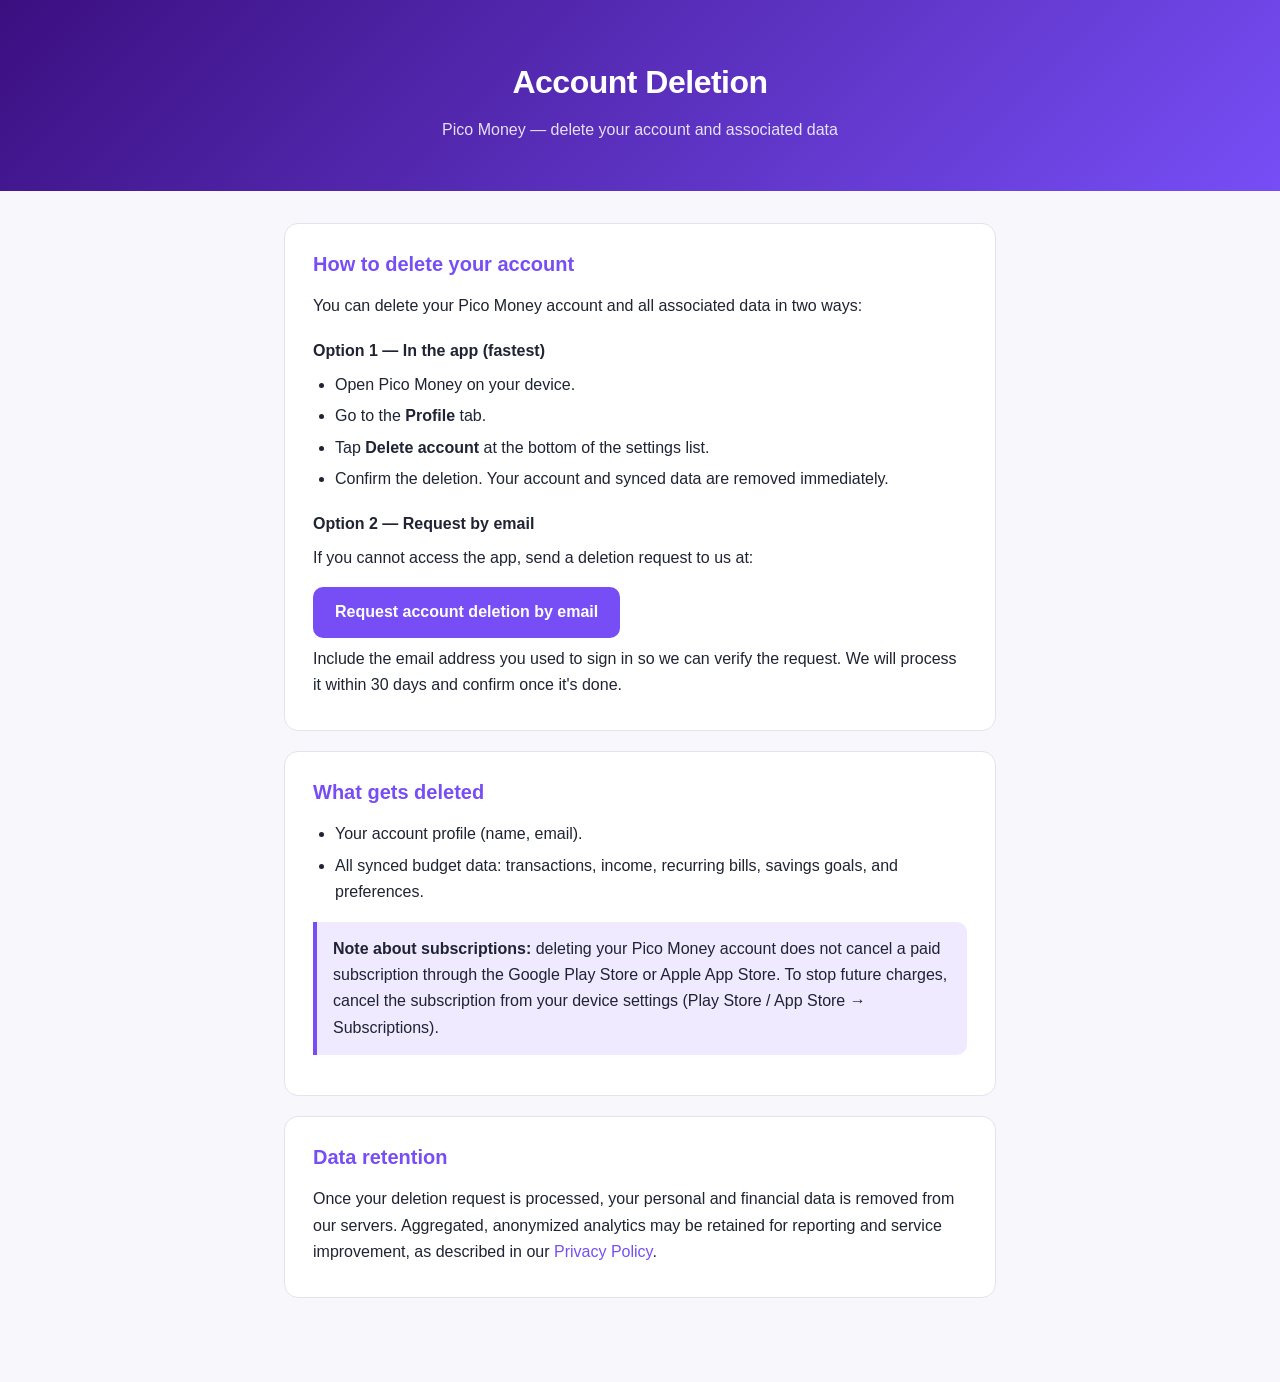
==== pico/account-deletion/index.html @ 7073b1f9 "feat: add account deletion instruction page" ====
<!DOCTYPE html>
<html lang="en">
<head>
<meta charset="UTF-8" />
<meta name="viewport" content="width=device-width, initial-scale=1.0" />
<title>Pico Money — Account Deletion</title>
<meta name="description" content="Request deletion of your Pico Money account and associated data." />
<style>
  :root {
    --bg: #f8f7fc;
    --card: #ffffff;
    --text: #1f2333;
    --muted: #5b5f72;
    --accent: #774EF6;
    --accent-soft: #efeaff;
    --border: #e5e2f0;
    --danger: #e11d48;
  }
  * { box-sizing: border-box; }
  body {
    margin: 0;
    font-family: -apple-system, BlinkMacSystemFont, "Segoe UI", Roboto, Helvetica, Arial, sans-serif;
    background: var(--bg);
    color: var(--text);
    line-height: 1.65;
    -webkit-font-smoothing: antialiased;
  }
  header.hero {
    background: linear-gradient(135deg, #3B0F80 0%, #774EF6 100%);
    color: #ffffff;
    padding: 56px 24px 48px;
    text-align: center;
  }
  header.hero h1 { margin: 0 0 8px; font-size: 32px; letter-spacing: -0.5px; }
  header.hero p { margin: 0; opacity: 0.85; font-size: 16px; }
  main {
    max-width: 760px;
    margin: 0 auto;
    padding: 32px 24px 64px;
  }
  section {
    background: var(--card);
    border: 1px solid var(--border);
    border-radius: 14px;
    padding: 24px 28px;
    margin-bottom: 20px;
  }
  h2 { font-size: 20px; margin: 0 0 12px; color: var(--accent); }
  h3 { font-size: 16px; margin: 18px 0 6px; }
  p { margin: 8px 0; }
  ul { margin: 8px 0; padding-left: 22px; }
  li { margin: 5px 0; }
  .muted { color: var(--muted); font-size: 14px; }
  .highlight {
    background: var(--accent-soft);
    border-left: 4px solid var(--accent);
    border-radius: 0 10px 10px 0;
    padding: 14px 16px;
    margin: 16px 0;
  }
  .btn {
    display: inline-block;
    background: var(--accent);
    color: #ffffff;
    font-weight: 600;
    text-decoration: none;
    padding: 12px 22px;
    border-radius: 10px;
    margin-top: 8px;
  }
  .btn:hover { background: #5f3bd6; }
  a { color: var(--accent); text-decoration: none; }
  a:hover { text-decoration: underline; }
  @media (max-width: 560px) {
    header.hero h1 { font-size: 26px; }
    section { padding: 20px; }
  }
</style>
</head>
<body>

<header class="hero">
  <h1>Account Deletion</h1>
  <p>Pico Money — delete your account and associated data</p>
</header>

<main>

  <section>
    <h2>How to delete your account</h2>
    <p>
      You can delete your Pico Money account and all associated data in two ways:
    </p>

    <h3>Option 1 — In the app (fastest)</h3>
    <ul>
      <li>Open Pico Money on your device.</li>
      <li>Go to the <strong>Profile</strong> tab.</li>
      <li>Tap <strong>Delete account</strong> at the bottom of the settings list.</li>
      <li>Confirm the deletion. Your account and synced data are removed immediately.</li>
    </ul>

    <h3>Option 2 — Request by email</h3>
    <p>If you cannot access the app, send a deletion request to us at:</p>
    <p><a class="btn" href="mailto:jameskulu55@gmail.com?subject=Account%20Deletion%20Request%20-%20Pico%20Money&body=Please%20delete%20my%20Pico%20Money%20account%20and%20all%20associated%20data.%20My%20account%20email%20is%3A%20%5Byour%20account%20email%5D">Request account deletion by email</a></p>
    <p>Include the email address you used to sign in so we can verify the request. We will process it within 30 days and confirm once it's done.</p>
  </section>

  <section>
    <h2>What gets deleted</h2>
    <ul>
      <li>Your account profile (name, email).</li>
      <li>All synced budget data: transactions, income, recurring bills, savings goals, and preferences.</li>
    </ul>
    <div class="highlight">
      <strong>Note about subscriptions:</strong> deleting your Pico Money account does not cancel a
      paid subscription through the Google Play Store or Apple App Store. To stop future charges,
      cancel the subscription from your device settings (Play Store / App Store → Subscriptions).
    </div>
  </section>

  <section>
    <h2>Data retention</h2>
    <p>
      Once your deletion request is processed, your personal and financial data is removed from our
      servers. Aggregated, anonymized analytics may be retained for reporting and service improvement,
      as described in our <a href="/privacy-policy.html">Privacy Policy</a>.
    </p>
  </section>

</main>

</body>
</html>
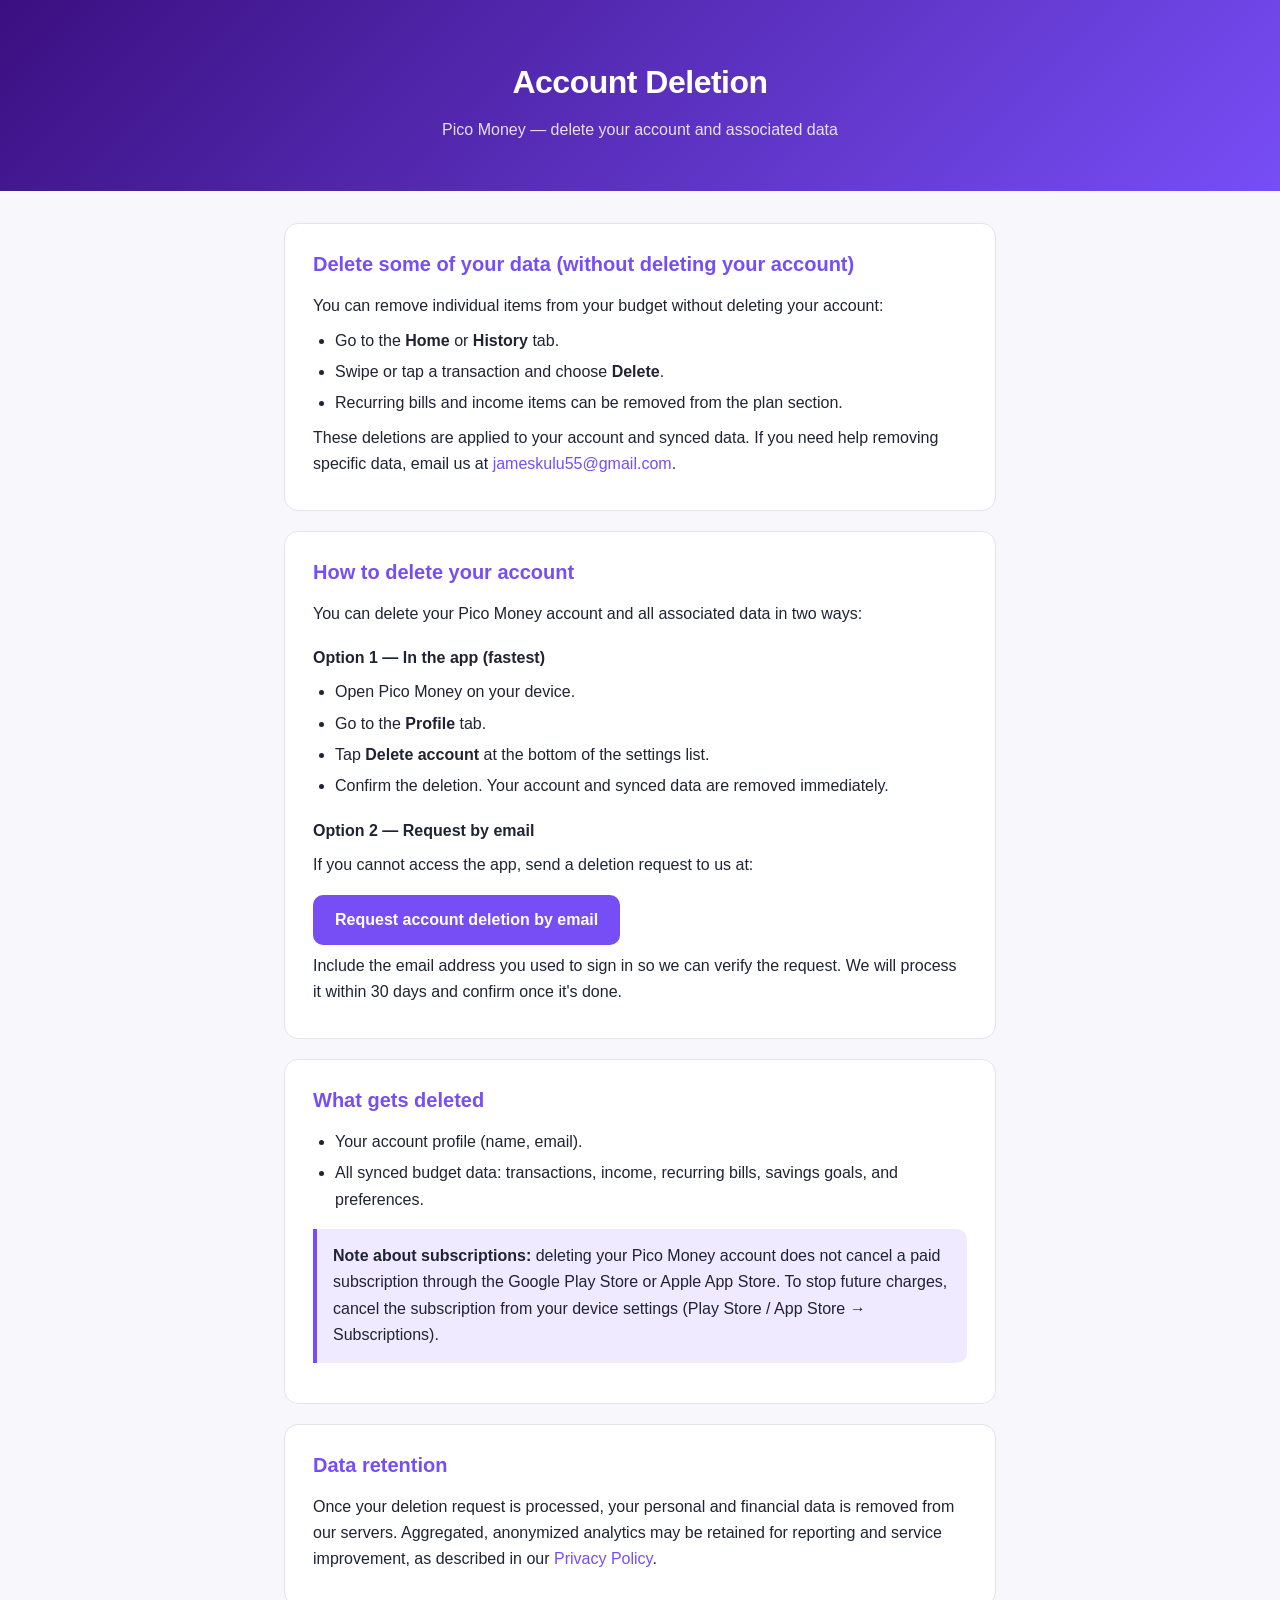
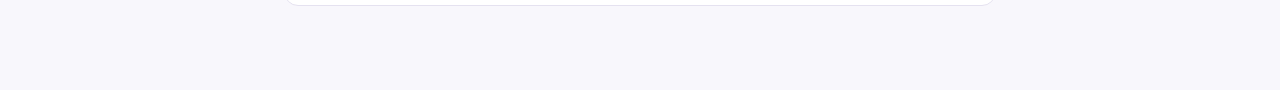
==== commit 36c56e62: "feat: add account deletion information page for Pico Money" ====
--- a/pico/account-deletion/index.html
+++ b/pico/account-deletion/index.html
@@ -1,134 +1,216 @@
 <!DOCTYPE html>
 <html lang="en">
+
 <head>
-<meta charset="UTF-8" />
-<meta name="viewport" content="width=device-width, initial-scale=1.0" />
-<title>Pico Money — Account Deletion</title>
-<meta name="description" content="Request deletion of your Pico Money account and associated data." />
-<style>
-  :root {
-    --bg: #f8f7fc;
-    --card: #ffffff;
-    --text: #1f2333;
-    --muted: #5b5f72;
-    --accent: #774EF6;
-    --accent-soft: #efeaff;
-    --border: #e5e2f0;
-    --danger: #e11d48;
-  }
-  * { box-sizing: border-box; }
-  body {
-    margin: 0;
-    font-family: -apple-system, BlinkMacSystemFont, "Segoe UI", Roboto, Helvetica, Arial, sans-serif;
-    background: var(--bg);
-    color: var(--text);
-    line-height: 1.65;
-    -webkit-font-smoothing: antialiased;
-  }
-  header.hero {
-    background: linear-gradient(135deg, #3B0F80 0%, #774EF6 100%);
-    color: #ffffff;
-    padding: 56px 24px 48px;
-    text-align: center;
-  }
-  header.hero h1 { margin: 0 0 8px; font-size: 32px; letter-spacing: -0.5px; }
-  header.hero p { margin: 0; opacity: 0.85; font-size: 16px; }
-  main {
-    max-width: 760px;
-    margin: 0 auto;
-    padding: 32px 24px 64px;
-  }
-  section {
-    background: var(--card);
-    border: 1px solid var(--border);
-    border-radius: 14px;
-    padding: 24px 28px;
-    margin-bottom: 20px;
-  }
-  h2 { font-size: 20px; margin: 0 0 12px; color: var(--accent); }
-  h3 { font-size: 16px; margin: 18px 0 6px; }
-  p { margin: 8px 0; }
-  ul { margin: 8px 0; padding-left: 22px; }
-  li { margin: 5px 0; }
-  .muted { color: var(--muted); font-size: 14px; }
-  .highlight {
-    background: var(--accent-soft);
-    border-left: 4px solid var(--accent);
-    border-radius: 0 10px 10px 0;
-    padding: 14px 16px;
-    margin: 16px 0;
-  }
-  .btn {
-    display: inline-block;
-    background: var(--accent);
-    color: #ffffff;
-    font-weight: 600;
-    text-decoration: none;
-    padding: 12px 22px;
-    border-radius: 10px;
-    margin-top: 8px;
-  }
-  .btn:hover { background: #5f3bd6; }
-  a { color: var(--accent); text-decoration: none; }
-  a:hover { text-decoration: underline; }
-  @media (max-width: 560px) {
-    header.hero h1 { font-size: 26px; }
-    section { padding: 20px; }
-  }
-</style>
+  <meta charset="UTF-8" />
+  <meta name="viewport" content="width=device-width, initial-scale=1.0" />
+  <title>Pico Money — Account Deletion</title>
+  <meta name="description" content="Request deletion of your Pico Money account and associated data." />
+  <style>
+    :root {
+      --bg: #f8f7fc;
+      --card: #ffffff;
+      --text: #1f2333;
+      --muted: #5b5f72;
+      --accent: #774EF6;
+      --accent-soft: #efeaff;
+      --border: #e5e2f0;
+      --danger: #e11d48;
+    }
+
+    * {
+      box-sizing: border-box;
+    }
+
+    body {
+      margin: 0;
+      font-family: -apple-system, BlinkMacSystemFont, "Segoe UI", Roboto, Helvetica, Arial, sans-serif;
+      background: var(--bg);
+      color: var(--text);
+      line-height: 1.65;
+      -webkit-font-smoothing: antialiased;
+    }
+
+    header.hero {
+      background: linear-gradient(135deg, #3B0F80 0%, #774EF6 100%);
+      color: #ffffff;
+      padding: 56px 24px 48px;
+      text-align: center;
+    }
+
+    header.hero h1 {
+      margin: 0 0 8px;
+      font-size: 32px;
+      letter-spacing: -0.5px;
+    }
+
+    header.hero p {
+      margin: 0;
+      opacity: 0.85;
+      font-size: 16px;
+    }
+
+    main {
+      max-width: 760px;
+      margin: 0 auto;
+      padding: 32px 24px 64px;
+    }
+
+    section {
+      background: var(--card);
+      border: 1px solid var(--border);
+      border-radius: 14px;
+      padding: 24px 28px;
+      margin-bottom: 20px;
+    }
+
+    h2 {
+      font-size: 20px;
+      margin: 0 0 12px;
+      color: var(--accent);
+    }
+
+    h3 {
+      font-size: 16px;
+      margin: 18px 0 6px;
+    }
+
+    p {
+      margin: 8px 0;
+    }
+
+    ul {
+      margin: 8px 0;
+      padding-left: 22px;
+    }
+
+    li {
+      margin: 5px 0;
+    }
+
+    .muted {
+      color: var(--muted);
+      font-size: 14px;
+    }
+
+    .highlight {
+      background: var(--accent-soft);
+      border-left: 4px solid var(--accent);
+      border-radius: 0 10px 10px 0;
+      padding: 14px 16px;
+      margin: 16px 0;
+    }
+
+    .btn {
+      display: inline-block;
+      background: var(--accent);
+      color: #ffffff;
+      font-weight: 600;
+      text-decoration: none;
+      padding: 12px 22px;
+      border-radius: 10px;
+      margin-top: 8px;
+    }
+
+    .btn:hover {
+      background: #5f3bd6;
+    }
+
+    a {
+      color: var(--accent);
+      text-decoration: none;
+    }
+
+    a:hover {
+      text-decoration: underline;
+    }
+
+    @media (max-width: 560px) {
+      header.hero h1 {
+        font-size: 26px;
+      }
+
+      section {
+        padding: 20px;
+      }
+    }
+  </style>
 </head>
+
 <body>
 
-<header class="hero">
-  <h1>Account Deletion</h1>
-  <p>Pico Money — delete your account and associated data</p>
-</header>
-
-<main>
-
-  <section>
-    <h2>How to delete your account</h2>
-    <p>
-      You can delete your Pico Money account and all associated data in two ways:
-    </p>
-
-    <h3>Option 1 — In the app (fastest)</h3>
-    <ul>
-      <li>Open Pico Money on your device.</li>
-      <li>Go to the <strong>Profile</strong> tab.</li>
-      <li>Tap <strong>Delete account</strong> at the bottom of the settings list.</li>
-      <li>Confirm the deletion. Your account and synced data are removed immediately.</li>
-    </ul>
-
-    <h3>Option 2 — Request by email</h3>
-    <p>If you cannot access the app, send a deletion request to us at:</p>
-    <p><a class="btn" href="mailto:jameskulu55@gmail.com?subject=Account%20Deletion%20Request%20-%20Pico%20Money&body=Please%20delete%20my%20Pico%20Money%20account%20and%20all%20associated%20data.%20My%20account%20email%20is%3A%20%5Byour%20account%20email%5D">Request account deletion by email</a></p>
-    <p>Include the email address you used to sign in so we can verify the request. We will process it within 30 days and confirm once it's done.</p>
-  </section>
-
-  <section>
-    <h2>What gets deleted</h2>
-    <ul>
-      <li>Your account profile (name, email).</li>
-      <li>All synced budget data: transactions, income, recurring bills, savings goals, and preferences.</li>
-    </ul>
-    <div class="highlight">
-      <strong>Note about subscriptions:</strong> deleting your Pico Money account does not cancel a
-      paid subscription through the Google Play Store or Apple App Store. To stop future charges,
-      cancel the subscription from your device settings (Play Store / App Store → Subscriptions).
-    </div>
-  </section>
-
-  <section>
-    <h2>Data retention</h2>
-    <p>
-      Once your deletion request is processed, your personal and financial data is removed from our
-      servers. Aggregated, anonymized analytics may be retained for reporting and service improvement,
-      as described in our <a href="/privacy-policy.html">Privacy Policy</a>.
-    </p>
-  </section>
-
-</main>
+  <header class="hero">
+    <h1>Account Deletion</h1>
+    <p>Pico Money — delete your account and associated data</p>
+  </header>
+
+  <main>
+
+    <section>
+      <h2>Delete some of your data (without deleting your account)</h2>
+      <p>
+        You can remove individual items from your budget without deleting your account:
+      </p>
+      <ul>
+        <li>Go to the <strong>Home</strong> or <strong>History</strong> tab.</li>
+        <li>Swipe or tap a transaction and choose <strong>Delete</strong>.</li>
+        <li>Recurring bills and income items can be removed from the plan section.</li>
+      </ul>
+      <p>
+        These deletions are applied to your account and synced data. If you need help
+        removing specific data, email us at
+        <a
+          href="mailto:jameskulu55@gmail.com?subject=Data%20Deletion%20Request%20-%20Pico%20Money">jameskulu55@gmail.com</a>.
+      </p>
+    </section>
+
+    <section>
+      <h2>How to delete your account</h2>
+      <p>
+        You can delete your Pico Money account and all associated data in two ways:
+      </p>
+
+      <h3>Option 1 — In the app (fastest)</h3>
+      <ul>
+        <li>Open Pico Money on your device.</li>
+        <li>Go to the <strong>Profile</strong> tab.</li>
+        <li>Tap <strong>Delete account</strong> at the bottom of the settings list.</li>
+        <li>Confirm the deletion. Your account and synced data are removed immediately.</li>
+      </ul>
+
+      <h3>Option 2 — Request by email</h3>
+      <p>If you cannot access the app, send a deletion request to us at:</p>
+      <p><a class="btn"
+          href="mailto:jameskulu55@gmail.com?subject=Account%20Deletion%20Request%20-%20Pico%20Money&body=Please%20delete%20my%20Pico%20Money%20account%20and%20all%20associated%20data.%20My%20account%20email%20is%3A%20%5Byour%20account%20email%5D">Request
+          account deletion by email</a></p>
+      <p>Include the email address you used to sign in so we can verify the request. We will process it within 30 days
+        and confirm once it's done.</p>
+    </section>
+
+    <section>
+      <h2>What gets deleted</h2>
+      <ul>
+        <li>Your account profile (name, email).</li>
+        <li>All synced budget data: transactions, income, recurring bills, savings goals, and preferences.</li>
+      </ul>
+      <div class="highlight">
+        <strong>Note about subscriptions:</strong> deleting your Pico Money account does not cancel a
+        paid subscription through the Google Play Store or Apple App Store. To stop future charges,
+        cancel the subscription from your device settings (Play Store / App Store → Subscriptions).
+      </div>
+    </section>
+
+    <section>
+      <h2>Data retention</h2>
+      <p>
+        Once your deletion request is processed, your personal and financial data is removed from our
+        servers. Aggregated, anonymized analytics may be retained for reporting and service improvement,
+        as described in our <a href="/privacy-policy.html">Privacy Policy</a>.
+      </p>
+    </section>
+
+  </main>
 
 </body>
+
 </html>
